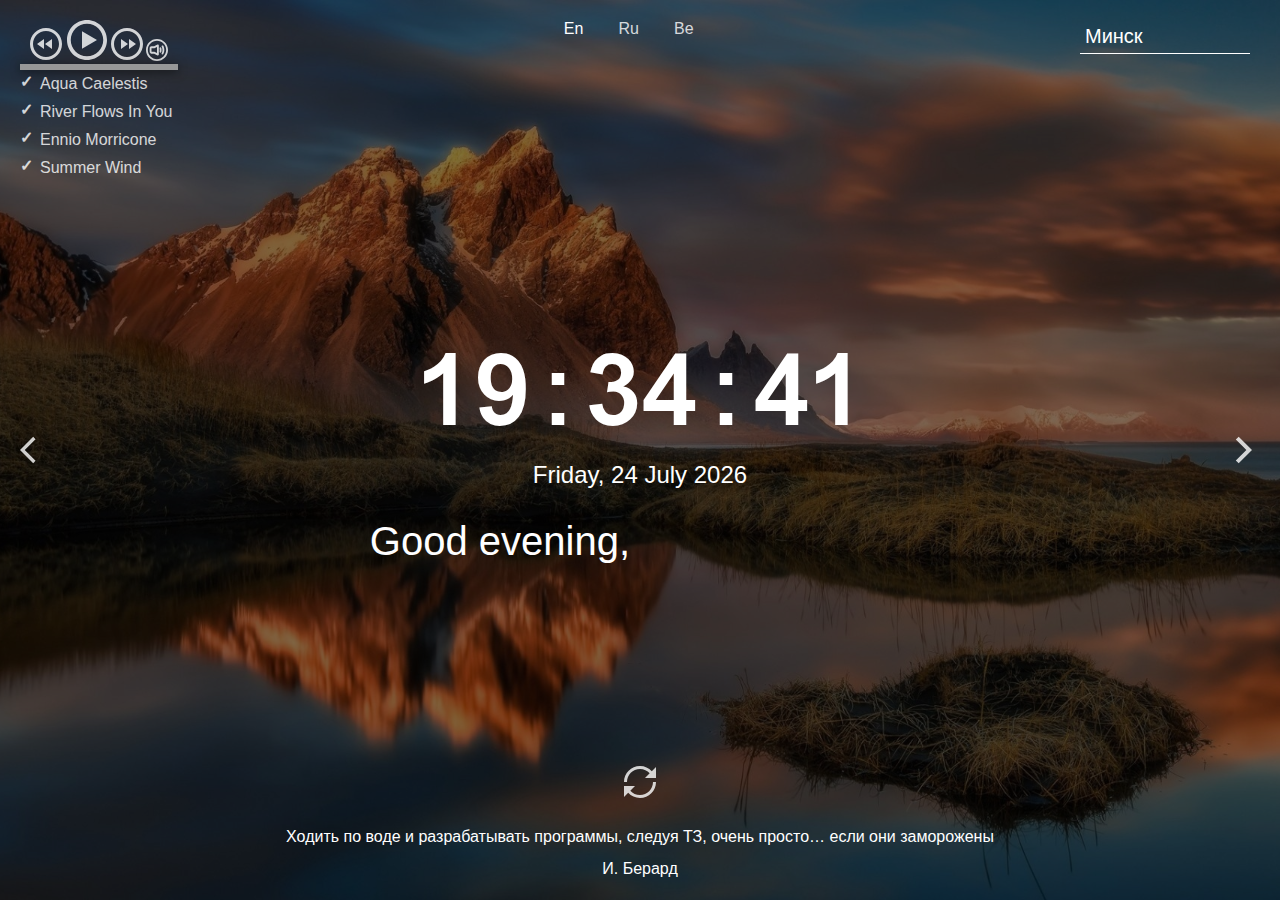
==== momentum/index.html @ 597a4aae "task momentum" ====
<!DOCTYPE html>
<html lang="en">
<head>
  <meta charset="UTF-8" />
  <meta name="viewport" content="width=device-width, initial-scale=1.0" />
  <link href="assets/favicon.ico" rel="shortcut icon" />
  <link rel="stylesheet" href="css/owfont-regular.css" />
  <link rel="stylesheet" href="css/style.css" />
  <title>momentum</title>
</head>
<body>
  <header class="header">
    <div class="player">
      
      <div class="controls">
        <!-- <div class="player-controls"> -->
          <button class="play-prev player-icon"></button>
          <button class="play player-icon"></button>
          <button class="play-next player-icon"></button>
          <button class="volume-icon"></button>
        <!-- </div> -->
        <!-- <div class="volume-container">
          <div class="volume-button">
            <div class="volume icono-volumeMedium"></div>
          </div>
          <div class="volume-slider">
            <div class="volume-percentage"></div>
          </div>
        </div> -->
      </div>
      <div class="timeline">
        <div class="progress"></div>
      </div>
      <ul class="play-list"></ul>
      <!-- <div class="time">
        <div class="current">0:00</div>
        <div class="divider">/</div>
        <div class="length"></div>
      </div> -->
      <!-- <div class="name">Music Song</div> -->
      
      
    </div>
    <ul class="lang">
      <li><a href="#" class="en lang-item active" title="English and GitHub">En</a></li>
      <li><a href="#" class="ru lang-item" title="Russian and Unsplash">Ru</a></li>
      <li><a href="#" class="be lang-item" title="Belarusian and Flickr">Be</a></li>
    </ul>
    <div class="weather">
      <input type="text" class="city" />
      <i class="weather-icon owf"></i>
      <div class="weather-error"></div>
      <div class="description-container">
        <span class="temperature"></span>
        <span class="weather-description"></span>
        <span class="humidity"></span>
        <span class="wind-speed"></span>
      </div>
      <div class="wind"></div>
      <div class="humidity"></div>
    </div>
  </header>
  <main class="main">
    <div class="slider-icons">
      <button class="slide-prev slider-icon"></button>
      <button class="slide-next slider-icon"></button>
    </div>
    <time class="time"></time>
    <date class="date"></date>
    <div class="greeting-container">
      <span class="greeting"></span>
      <input type="text" class="name" />
    </div>
  </main>
  <footer class="footer">
    <button class="change-quote"></button>
    <div>
      <div class="quote"></div>
      <div class="author"></div>
    </div>
  </footer>
  <script type="module" src="js/script.js"></script>
  <!-- <script type="module" src="js/index.js"></script> -->
</body>
</html>
---- momentum/css/owfont-regular.css ----
/*!
 *  owfont-regular 1.0.0 by Deniz Fuchidzhiev - http://websygen.com
 *  License - font: SIL OFL 1.1, css: MIT License
 */
/* FONT PATH
 * -------------------------- */
@font-face {
  font-family: 'owfont';
  src: url('../assets/fonts/owfont-regular.eot?v=1.0.0');
  src: url('../assets/fonts/owfont-regular.eot?#iefix&v=1.0.0') format('embedded-opentype'),
	   url('../assets/fonts/owfont-regular.woff') format('woff'),
	   url('../assets/fonts/owfont-regular.ttf') format('truetype'),
	   url('../assets/fonts/owfont-regular.svg#owf-regular') format('svg');
  font-weight: normal;
  font-style: normal;
}
.owf {
  display: inline-block;
  font: normal normal normal 14px/1 owfont;
  font-size: inherit;
  text-rendering: auto;
  -webkit-font-smoothing: antialiased;
  -moz-osx-font-smoothing: grayscale;
  transform: translate(0, 0);
}
/* makes the font 33% larger relative to the icon container */
.owf-lg {
  font-size: 1.33333333em;
  line-height: 0.75em;
  vertical-align: -15%;
}
.owf-2x {
  font-size: 2em;
}
.owf-3x {
  font-size: 3em;
}
.owf-4x {
  font-size: 4em;
}
.owf-5x {
  font-size: 5em;
}
.owf-fw {
  width: 1.28571429em;
  text-align: center;
}
.owf-ul {
  padding-left: 0;
  margin-left: 2.14285714em;
  list-style-type: none;
}
.owf-ul > li {
  position: relative;
}
.owf-li {
  position: absolute;
  left: -2.14285714em;
  width: 2.14285714em;
  top: 0.14285714em;
  text-align: center;
}
.owf-li.owf-lg {
  left: -1.85714286em;
}
.owf-border {
  padding: .2em .25em .15em;
  border: solid 0.08em #eeeeee;
  border-radius: .1em;
}
.owf-pull-right {
  float: right;
}
.owf-pull-left {
  float: left;
}
.owf.owf-pull-left {
  margin-right: .3em;
}
.owf.owf-pull-right {
  margin-left: .3em;
}

/* owfont uses the Unicode Private Use Area (PUA) to ensure screen
   readers do not read off random characters that represent icons */
   
/*   Weather Condition Codes    */
   
/*   Thunderstorm - - - - - - - - - - - - - - - - - - - - - - - - - - - - - - - - - - - -    */
   
/* thunderstorm with light rain */
.owf-200:before,
.owf-200-d:before,
.owf-200-n:before {
  content: "\EB28";
}
/* thunderstorm with rain */
.owf-201:before,
.owf-201-d:before,
.owf-201-n:before {
  content: "\EB29";
}
/* thunderstorm with heavy rain */
.owf-202:before,
.owf-202-d:before,
.owf-202-n:before {
  content: "\EB2A";
}
/*  light thunderstorm  */
.owf-210:before,
.owf-210-d:before,
.owf-210-n:before {
  content: "\EB32";
}
/*  thunderstorm  */
.owf-211:before,
.owf-211-d:before,
.owf-211-n:before {
  content: "\EB33";
}
/*   heavy thunderstorm   */
.owf-212:before,
.owf-212-d:before,
.owf-212-n:before {
  content: "\EB34";
}
/*   ragged thunderstorm   */
.owf-221:before,
.owf-221-d:before,
.owf-221-n:before {
  content: "\EB3D";
}
/*  thunderstorm with light drizzle    */
.owf-230:before,
.owf-230-d:before,
.owf-230-n:before {
  content: "\EB46";
}
/*  thunderstorm with drizzle     */
.owf-231:before,
.owf-231-d:before,
.owf-231-n:before {
  content: "\EB47";
}
/* thunderstorm with heavy drizzle     */
.owf-232:before,
.owf-232-d:before,
.owf-232-n:before {
  content: "\EB48";
}

/*   Drizzle - - - - - - - - - - - - - - - - - - - - - - - - - - - - - - - - - - - -    */

/*  light intensity drizzle */
.owf-300:before,
.owf-300-d:before,
.owf-300-n:before {
  content: "\EB8C";
}
/*  drizzle */
.owf-301:before,
.owf-301-d:before,
.owf-301-n:before {
  content: "\EB8D";
}
/*  heavy intensity drizzle  */
.owf-302:before,
.owf-302-d:before,
.owf-302-n:before {
  content: "\EB8E";
}
/*   light intensity drizzle rain  */
.owf-310:before,
.owf-310-d:before,
.owf-310-n:before {
  content: "\EB96";
}
/*  drizzle rain  */
.owf-311:before,
.owf-311-d:before,
.owf-311-n:before {
  content: "\EB97";
}
/* heavy intensity drizzle rain */
.owf-312:before,
.owf-312-d:before,
.owf-312-n:before {
  content: "\EB98";
}
/* shower rain and drizzle  */
.owf-313:before,
.owf-313-d:before,
.owf-313-n:before {
  content: "\EB99";
}
/* heavy shower rain and drizzle*/
.owf-314:before,
.owf-314-d:before,
.owf-314-n:before {
  content: "\EB9A";
}
/* shower drizzle */
.owf-321:before,
.owf-321-d:before,
.owf-321-n:before {
  content: "\EBA1";
}

/*   Rain - - - - - - - - - - - - - - - - - - - - - - - - - - - - - - - - - - - -    */

/* light rain  */
.owf-500:before,
.owf-500-d:before,
.owf-500-n:before {
  content: "\EC54";
}
/* moderate rain  */
.owf-501:before,
.owf-501-d:before,
.owf-501-n:before {
  content: "\EC55";
}
/* heavy intensity rain  */
.owf-502:before,
.owf-502-d:before,
.owf-502-n:before {
  content: "\EC56";
}
/* very heavy rain   */
.owf-503:before,
.owf-503-d:before,
.owf-503-n:before {
  content: "\EC57";
}
/* extreme rain    */
.owf-504:before,
.owf-504-d:before,
.owf-504-n:before {
  content: "\EC58";
}
/* freezing rain    */
.owf-511:before,
.owf-511-d:before,
.owf-511-n:before {
  content: "\EC5F";
}
/*  light intensity shower rain    */
.owf-520:before,
.owf-520-d:before,
.owf-520-n:before {
  content: "\EC68";
}
/* shower rain  */
.owf-521:before,
.owf-521-d:before,
.owf-521-n:before {
  content: "\EC69";
}
/*  heavy intensity shower rain  */
.owf-522:before,
.owf-522-d:before,
.owf-522-n:before {
  content: "\EC6A";
}
/* ragged shower rain  */
.owf-531:before,
.owf-531-d:before,
.owf-531-n:before {
  content: "\EC73";
}

/*   Snow - - - - - - - - - - - - - - - - - - - - - - - - - - - - - - - - - - - -    */

/* light snow  */
.owf-600:before,
.owf-600-d:before,
.owf-600-n:before {
  content: "\ECB8";
}
/*  snow  */
.owf-601:before,
.owf-601-d:before,
.owf-601-n:before {
  content: "\ECB9";
}
/*   heavy snow   */
.owf-602:before,
.owf-602-d:before,
.owf-602-n:before {
  content: "\ECBA";
}
/*  sleet  */
.owf-611:before,
.owf-611-d:before,
.owf-611-n:before {
  content: "\ECC3";
}
/*   shower sleet */
.owf-612:before,
.owf-612-d:before,
.owf-612-n:before {
  content: "\ECC4";
}
/* light rain and snow */
.owf-615:before,
.owf-615-d:before,
.owf-615-n:before {
  content: "\ECC7";
}
/* rain and snow  */
.owf-616:before,
.owf-616-d:before,
.owf-616-n:before {
  content: "\ECC8";
}
/* light shower snow  */
.owf-620:before,
.owf-620-d:before,
.owf-620-n:before {
  content: "\ECCC";
}
/* shower snow  */
.owf-621:before,
.owf-621-d:before,
.owf-621-n:before {
  content: "\ECCD";
}
/* heavy shower snow  */
.owf-622:before,
.owf-622-d:before,
.owf-622-n:before {
  content: "\ECCE";
}

/*   Atmosphere - - - - - - - - - - - - - - - - - - - - - - - - - - - - - - - - - - - -    */

/* mist */
.owf-701:before,
.owf-701-d:before,
.owf-701-n:before {
  content: "\ED1D";
}
/* smoke */
.owf-711:before,
.owf-711-d:before,
.owf-711-n:before {
  content: "\ED27";
}
/* haze */
.owf-721:before,
.owf-721-d:before,
.owf-721-n:before {
  content: "\ED31";
}
/* Sand/Dust Whirls */
.owf-731:before,
.owf-731-d:before,
.owf-731-n:before {
  content: "\ED3B";
}
/* Fog */
.owf-741:before,
.owf-741-d:before,
.owf-741-n:before {
  content: "\ED45";
}
/* sand */
.owf-751:before,
.owf-751-d:before,
.owf-751-n:before {
  content: "\ED4F";
}
/* dust */
.owf-761:before,
.owf-761-d:before,
.owf-761-n:before {
  content: "\ED59";
}
/*  VOLCANIC ASH  */
.owf-762:before,
.owf-762-d:before,
.owf-762-n:before {
  content: "\ED5A";
}
/* SQUALLS */
.owf-771:before,
.owf-771-d:before,
.owf-771-n:before {
  content: "\ED63";
}
/* TORNADO */
.owf-781:before,
.owf-781-d:before,
.owf-781-n:before {
  content: "\ED6D";
}

/*   Clouds - - - - - - - - - - - - - - - - - - - - - - - - - - - - - - - - - - - -    */

/*  sky is clear  */  /*  Calm  */
.owf-800:before,
.owf-800-d:before,
.owf-951:before,
.owf-951-d:before {
  content: "\ED80";
}
.owf-800-n:before,
.owf-951-n:before {
  content: "\F168";
}
/*  few clouds   */
.owf-801:before,
.owf-801-d:before {
  content: "\ED81";
}
.owf-801-n:before {
  content: "\F169";
}
/* scattered clouds */
.owf-802:before,
.owf-802-d:before {
  content: "\ED82";
}
.owf-802-n:before {
  content: "\F16A";
}
/* broken clouds  */
.owf-803:before,
.owf-803-d:before,
.owf-803-n:before {
  content: "\ED83";
}
/* overcast clouds  */
.owf-804:before,
.owf-804-d:before,
.owf-804-n:before {
  content: "\ED84";
}

/*   Extreme - - - - - - - - - - - - - - - - - - - - - - - - - - - - - - - - - - - -    */

/* tornado  */
.owf-900:before,
.owf-900-d:before,
.owf-900-n:before {
  content: "\EDE4";
}
/*  tropical storm  */
.owf-901:before,
.owf-901-d:before,
.owf-901-n:before {
  content: "\EDE5";
}
/* hurricane */
.owf-902:before,
.owf-902-d:before,
.owf-902-n:before {
  content: "\EDE6";
}
/* cold */
.owf-903:before,
.owf-903-d:before,
.owf-903-n:before {
  content: "\EDE7";
}
/* hot */
.owf-904:before,
.owf-904-d:before,
.owf-904-n:before {
  content: "\EDE8";
}
/* windy */
.owf-905:before,
.owf-905-d:before,
.owf-905-n:before {
  content: "\EDE9";
}
/* hail */
.owf-906:before,
.owf-906-d:before,
.owf-906-n:before {
  content: "\EDEA";
}

/*   Additional - - - - - - - - - - - - - - - - - - - - - - - - - - - - - - - - - - - -    */

/* Setting */
.owf-950:before,
.owf-950-d:before,
.owf-950-n:before {
  content: "\EE16";
}
/*  Light breeze  */
.owf-952:before,
.owf-952-d:before,
.owf-952-n:before {
  content: "\EE18";
}
/*  Gentle Breeze  */
.owf-953:before,
.owf-953-d:before,
.owf-953-n:before {
  content: "\EE19";
}
/*  Moderate breeze  */
.owf-954:before,
.owf-954-d:before,
.owf-954-n:before {
  content: "\EE1A";
}
/* Fresh Breeze  */
.owf-955:before,
.owf-955-d:before,
.owf-955-n:before {
  content: "\EE1B";
}
/* Strong  Breeze  */
.owf-956:before,
.owf-956-d:before,
.owf-956-n:before {
  content: "\EE1C";
}
/* High wind, near gale  */
.owf-957:before,
.owf-957-d:before,
.owf-957-n:before {
  content: "\EE1D";
}
/* Gale */
.owf-958:before,
.owf-958-d:before,
.owf-958-n:before {
  content: "\EE1E";
}
/*  Severe Gale  */
.owf-959:before,
.owf-959-d:before,
.owf-959-n:before {
  content: "\EE1F";
}
/* Storm */
.owf-960:before,
.owf-960-d:before,
.owf-960-n:before {
  content: "\EE20";
}
/*  Violent Storm  */
.owf-961:before,
.owf-961-d:before,
.owf-961-n:before {
  content: "\EE21";
}
/* Hurricane */
.owf-962:before,
.owf-962-d:before,
.owf-962-n:before {
  content: "\EE22";
}
---- momentum/css/style.css ----
@font-face {
  font-family: 'Arial-MT';
  src: url("../assets/fonts/Arial-MT.woff"); /* Путь к файлу со шрифтом */
 }

* {
  box-sizing: border-box;
  margin: 0;
  padding: 0;
}

body {
  min-width: 480px;
  min-height: 100vh;
  font-family: 'Arial', sans-serif;
  font-size: 16px;
  color: #fff;
  text-align: center;
  background: url("../assets/img/bg.jpg") center/cover, rgba(0, 0, 0, 0.5);
  background-blend-mode: multiply;
  transition: background-image 1s ease-in-out;
}

.header {
  display: flex;
  justify-content: space-between;
  align-items: flex-start;
  width: 100%;
  height: 30vh;
  min-height: 220px;  
  padding: 20px;
}
.player {
  display: grid;
  grid-template-rows: auto 6px auto;
}

/* .controls {
  display: flex;
  justify-content: space-between;
  align-items: stretch;
  padding: 0 20px;
} */
.player-controls {
  display: flex;
  align-items: center;
  justify-content: space-between;
  width: 120px;
  margin-bottom: 28px;
}
/* .player .controls > * {
  display: flex;
  justify-content: center;
  align-items: center;
} */
/* .volume-container {
  cursor: pointer;
  position: relative;
  z-index: 2;
}
.volume-button .volume {
  transform: scale(0.7);
}
.volume-button {
  height: 26px;
  display: flex;
  align-items: center;
}
[class*=icono-]:after, [class*=icono-]:before {
  content: '';
  pointer-events: none;
}
.icono-volumeHigh:before, .icono-volumeMedium:before {
  border-style: double;
  border-width: 6px;
  left: -2px;
}
.icono-volumeMedium:before {
  width: 15px;
  height: 15px;
  position: absolute;
  border-radius: 50%;
  border-top-color: transparent;
  border-bottom-color: transparent;
  border-left-color: transparent;
  left: 2px;
}
.icono-volumeMedium:before, .icono-volumeMute:after, .icono-volumeMute:before, .stickCenterV {
  position: absolute;
  top: 50%;
  -webkit-transform: translateY(-50%);
  -ms-transform: translateY(-50%);
  transform: translateY(-50%);
}
.icono-volumeMedium:before, .icono-youtube, .icono-youtube:before, [class*=icono-][class*=Circle], [class*=icono-][class*=Square], [class*=icono-check][class*=Circle] {
  border: 2px solid;
} */

/* .volume {
  transform: scale(0.7);
} */
/* .volume-slider {
  position: absolute;
  left: -3px; top: 15px;
  z-index: -1;
  width: 0;
  height: 15px;
  background: white;
  box-shadow: 0 0 20px #000a;
  transition: .25s;
}
.volume-percentage {
  background: coral;
  height: 100%;
  width: 75%;
}*/
/* .volume-container:hover .volume-slider {
  left: -123px;
  width: 120px;
}  */


.timeline {
  background: rgb(151, 151, 151);
  width: 100%;
  position: relative;
  cursor: pointer;
  box-shadow: 0 2px 10px 0 #0008;
}
.timeline .progress {
  background: rgb(194, 103, 70);
  width: 0%;
  height: 100%;
  transition: 0.25s;
}

.play-list {
  text-align: left;
}

.play-item {
  position: relative;
  padding: 5px;
  padding-left: 20px;
  list-style: none;
  opacity: .8;
  cursor: pointer;
  transition: .3s;
}

.play-item:hover {
  opacity: 1;
}

.play-item::before {
  content: "\2713";  
  position: absolute;
  left: 0;
  top: 2px;
  font-weight: 900;
}

.item-active::before {
  color: #C5B358;
}

.player-icon,
.volume-icon,
.slider-icon,
.change-quote {
  width: 32px;
  height: 32px;
  background-size: 32px 32px;
  background-position: center center;
  background-repeat: no-repeat;
  background-color: transparent;
  border: 0;
  outline: 0;
  opacity: .8;
  cursor: pointer;
  transition: .3s;  
}

.player-icon:hover,
.volume-icon:hover,
.slider-icon:hover,
.change-quote:hover {
  opacity: 1;
}

.player-icon:active,
.slider-icon:active,
.volume-icon,
.change-quote:active {
  border: 0;
  outline: 0;  
  transform: scale(1.1);
}

.play {
  width: 40px;
  height: 40px;
  background-size: 40px 40px;
  background-image: url("../assets/svg/play.svg");
}

.pause {
  background-image: url("../assets/svg/pause.svg");
}

.play-prev {
  background-image: url("../assets/svg/play-prev.svg");
}

.play-next {
  background-image: url("../assets/svg/play-next.svg");
}
.volume-icon {
  width: 20px;
  height: 20px;
  background-size: 20px 20px;
  background-image: url("../assets/svg/speaker-volume-control-svgrepo-com.svg");
}
.mute {
  background-image: url("../assets/svg/speaker-volume-control-mute.svg");
}
.lang {
  list-style: none;
  display: flex;
  width: 200px;
  justify-content: space-evenly;
}
.lang-item {
  color: #fff;
  opacity: 0.8;
  text-decoration: none;
}
.lang-item:hover,
.active {
  opacity: 1;
}
[data-tooltip]::after {
  content: attr(data-tooltip); /* Выводим текст */
}
.weather {
  display: flex;
  flex-direction: column;
  justify-content: space-between;
  align-items: flex-start;
  row-gap: 5px;
  width: 180px;
  min-height: 180px;  
  text-align: left;
}

.weather-error {
  margin-top: -10px;
}

.description-container {
  display: flex;
  flex-wrap: wrap;
  justify-content: flex-start;
  align-items: center;
  column-gap: 12px;
}

.weather-icon {
  font-size: 44px;
}

.city {
  width: 170px;
  height: 34px;
  padding: 5px;
  font-size: 20px;
  line-height: 24px;
  color: #fff;  
  border: 0;
  outline: 0;
  border-bottom: 1px solid #fff;
  background-color: transparent;
}

.city::placeholder {  
  font-size: 20px;
  color: #fff;
  opacity: .6;
}

.main {
  position: relative;
  display: flex;
  flex-direction: column;
  justify-content: center;
  align-items: center;
  width: 100%;
  height: 40vh;
  min-height: 260px;  
  padding: 20px;
}

.slider-icon {
  position: absolute;
  top: 50%;
  margin-top: -16px;
  cursor: pointer;
}

.slide-prev {
  left: 20px;
  background-image: url("../assets/svg/slider-prev.svg");
}

.slide-next {
  right: 20px;
  background-image: url("../assets/svg/slider-next.svg");
}

.time {
  min-height: 124px;
  margin-bottom: 10px;
  font-family: 'Arial-MT';
  font-size: 100px;
  letter-spacing: -4px;  
}

.date {
  min-height: 28px;
  font-size: 24px;
  margin-bottom: 20px;
}

.greeting-container {
  display: flex;
  flex-wrap: wrap;
  justify-content: stretch;
  align-items: center;
  min-height: 48px;
  width: 100vw;
  font-size: 40px;
}

.greeting {
  flex: 1;  
  padding: 10px;
  text-align: right;
}

.name {
  flex: 1;
  max-width: 50%;
  padding: 10px;
  font-size: 40px;
  text-align: left;
  color: #fff;
  background-color: transparent;
  border: 0;
  outline: 0;
}

.name::placeholder {
  color: #fff;
  opacity: .6;
}

.footer {
  display: flex;
  flex-direction: column;
  justify-content: flex-end;
  align-items: center;
  width: 100%;
  height: 30vh;
  min-height: 160px;  
  padding: 20px;
}

.change-quote {
  margin-bottom: 30px;
  background-image: url("../assets/svg/reload.svg");  
}

.quote {
  min-height: 32px;
}

.author {
  min-height: 20px;
}

@media (max-width: 768px) {
  .time {
    min-height: 80px;
    font-size: 72px;    
  }

  .greeting-container {
    min-height: 40px;
    font-size: 32px;
  }

  .greeting {
    padding: 5px;
  }

  .name {
    font-size: 32px;
    padding: 5px;
  }
}
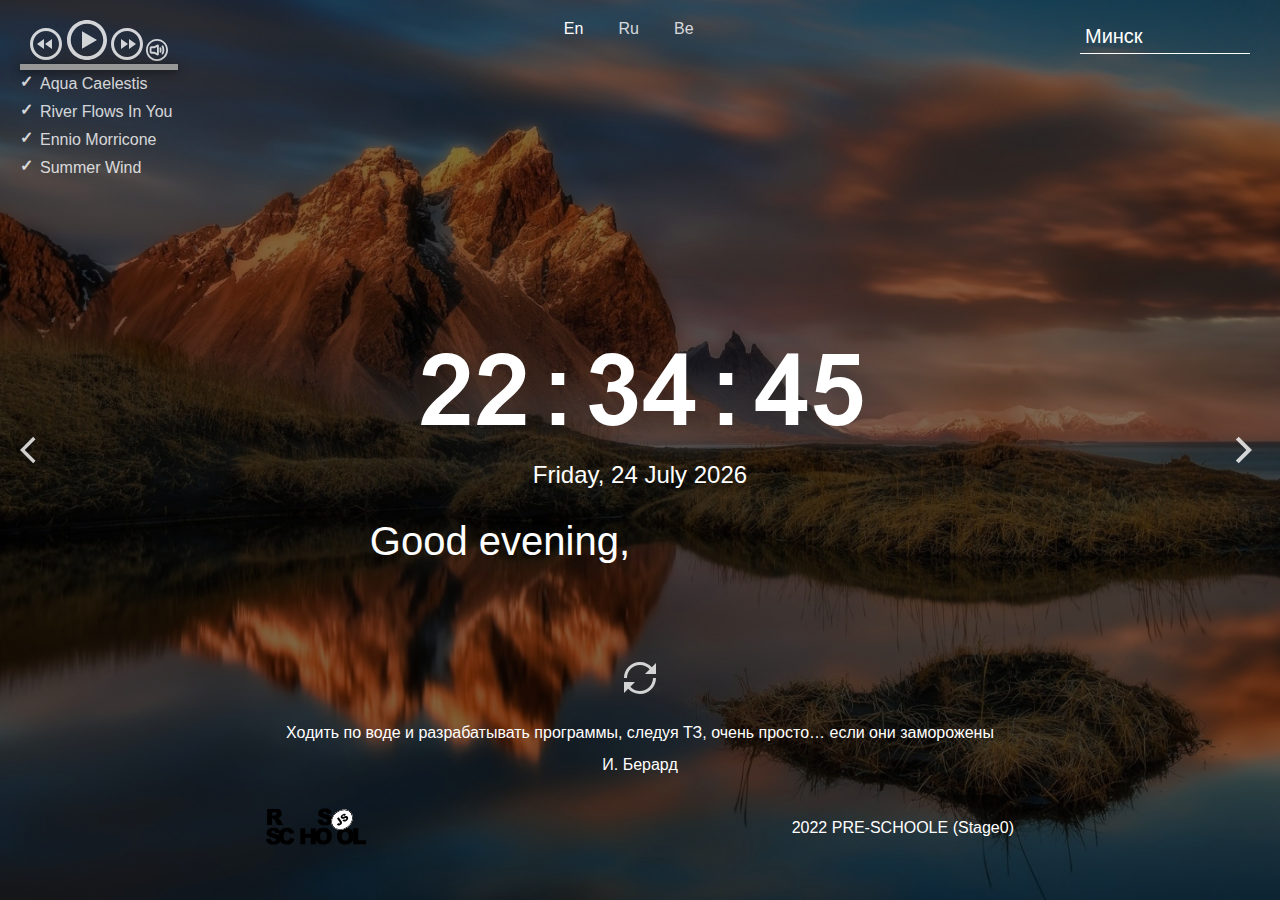
==== commit 4115b668: "fear: fix some problems for submit" ====
--- a/momentum/index.html
+++ b/momentum/index.html
@@ -78,6 +78,17 @@
       <div class="quote"></div>
       <div class="author"></div>
     </div>
+    <div class="container">
+      <p class="footer-rss">
+        <a href="https://rs.school/js/">
+          <img class="header-logo" src="assets/img/rs_school_js.svg" alt="Logo RS Shoole">
+        </a>
+      </p>
+
+      <p class="footer-copyright">
+        2022 PRE-SCHOOLE (Stage0)
+      </p>
+    </div>
   </footer>
   <script type="module" src="js/script.js"></script>
   <!-- <script type="module" src="js/index.js"></script> -->
--- a/momentum/css/style.css
+++ b/momentum/css/style.css
@@ -387,6 +387,20 @@
 .author {
   min-height: 20px;
 }
+.container {
+  width: 768px;
+    margin: 0 auto;
+    padding: 0 10px;
+
+	display: flex;
+	justify-content: space-between;
+    align-items: center;
+}
+.header-logo {
+  width: 100px;
+  height: 100px;
+}
+
 
 @media (max-width: 768px) {
   .time {
